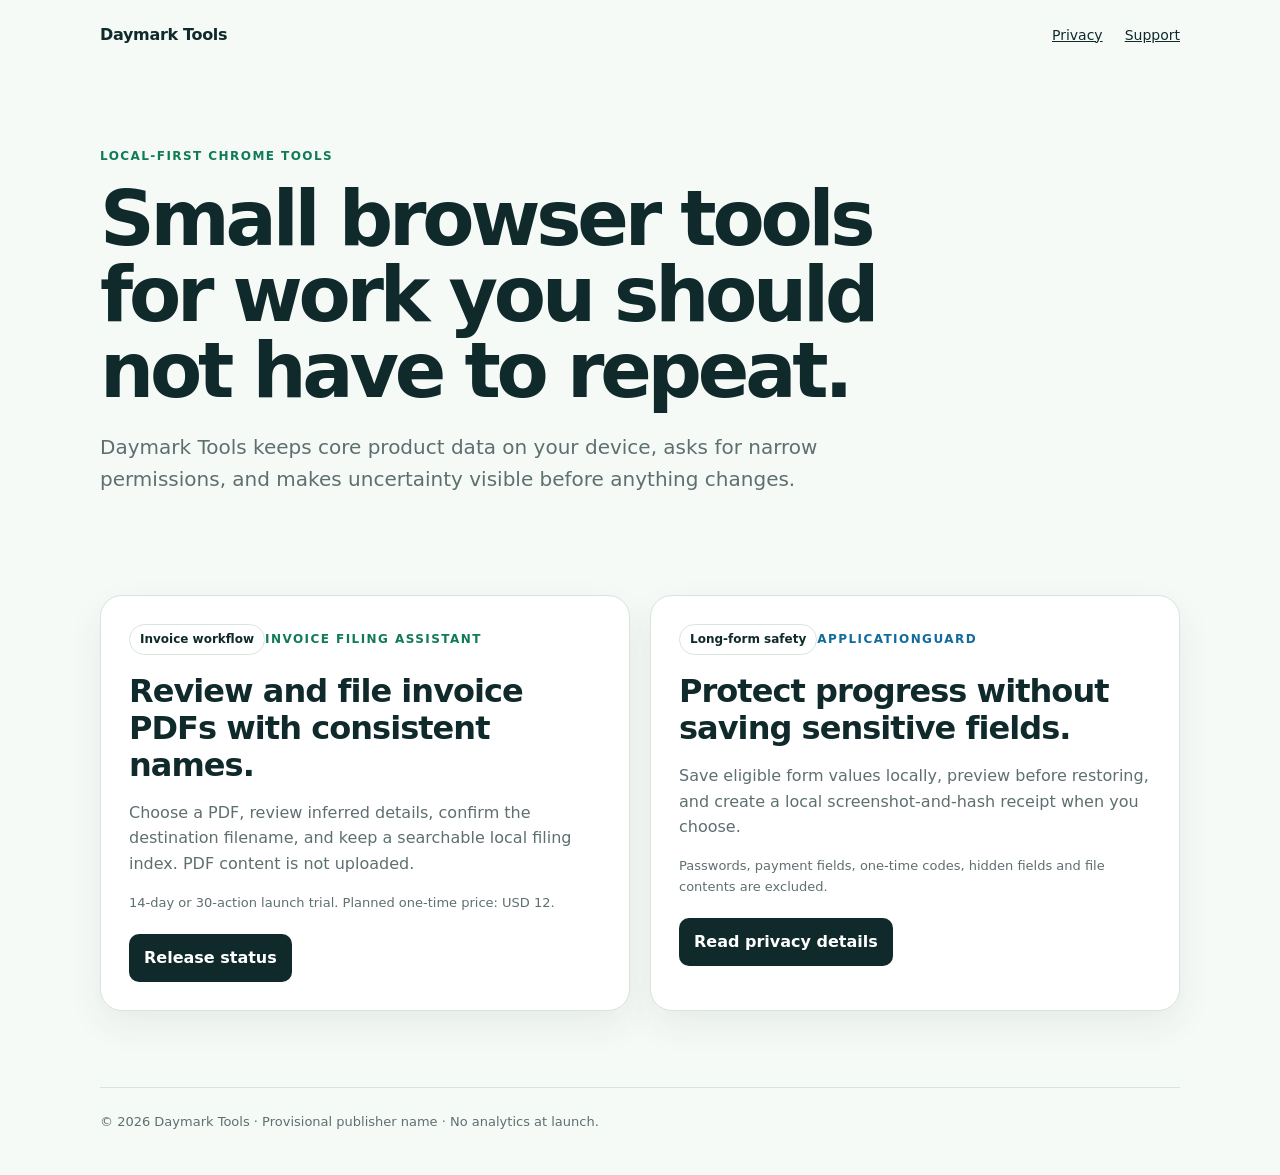
==== index.html @ d870410d "Publish Daymark Tools launch pages" ====
<!doctype html><html lang="en"><head><meta charset="utf-8"><meta name="viewport" content="width=device-width,initial-scale=1"><title>Daymark Tools — calm, local-first browser tools</title><meta name="description" content="Local-first Chrome extensions for filing invoice PDFs and protecting progress in long forms."><link rel="stylesheet" href="styles.css"></head><body><div class="wrap"><nav class="nav"><span class="brand">Daymark Tools</span><div class="links"><a href="privacy.html">Privacy</a><a href="support.html">Support</a></div></nav><main><section class="hero"><span class="eyebrow">Local-first Chrome tools</span><h1>Small browser tools for work you should not have to repeat.</h1><p>Daymark Tools keeps core product data on your device, asks for narrow permissions, and makes uncertainty visible before anything changes.</p></section><section class="grid"><article class="card"><span class="pill">Invoice workflow</span><span class="eyebrow">Invoice Filing Assistant</span><h2>Review and file invoice PDFs with consistent names.</h2><p>Choose a PDF, review inferred details, confirm the destination filename, and keep a searchable local filing index. PDF content is not uploaded.</p><p class="note">14-day or 30-action launch trial. Planned one-time price: USD 12.</p><a class="cta" href="support.html">Release status</a></article><article class="card blue"><span class="pill">Long-form safety</span><span class="eyebrow">ApplicationGuard</span><h2>Protect progress without saving sensitive fields.</h2><p>Save eligible form values locally, preview before restoring, and create a local screenshot-and-hash receipt when you choose.</p><p class="note">Passwords, payment fields, one-time codes, hidden fields and file contents are excluded.</p><a class="cta" href="privacy.html">Read privacy details</a></article></section></main><footer>© 2026 Daymark Tools · Provisional publisher name · No analytics at launch.</footer></div></body></html>
---- styles.css ----
:root{color-scheme:light;--ink:#102a2c;--muted:#5e6f70;--line:#d8e5de;--paper:#f6faf7;--green:#117a59;--blue:#126b9d;--card:#fff}*{box-sizing:border-box}body{margin:0;font:16px/1.6 Inter,ui-sans-serif,system-ui,-apple-system,"Segoe UI",sans-serif;color:var(--ink);background:var(--paper)}a{color:inherit}.wrap{width:min(1080px,calc(100% - 32px));margin:auto}.nav{display:flex;align-items:center;justify-content:space-between;padding:22px 0}.brand{font-weight:800;letter-spacing:-.02em}.links{display:flex;gap:22px;font-size:14px}.hero{padding:72px 0 50px}.eyebrow{font-size:12px;font-weight:800;letter-spacing:.12em;text-transform:uppercase;color:var(--green)}h1{font-size:clamp(42px,7vw,76px);line-height:1;letter-spacing:-.055em;max-width:850px;margin:14px 0 22px}h2{font-size:32px;line-height:1.15;letter-spacing:-.03em;margin:0 0 12px}p{color:var(--muted)}.hero p{font-size:20px;max-width:720px}.grid{display:grid;grid-template-columns:repeat(2,minmax(0,1fr));gap:20px;padding:30px 0 76px}.card{background:var(--card);border:1px solid var(--line);border-radius:22px;padding:28px;box-shadow:0 14px 35px rgba(27,57,45,.07)}.card.blue .eyebrow{color:var(--blue)}.pill{display:inline-flex;border:1px solid var(--line);border-radius:999px;padding:5px 10px;font-size:12px;font-weight:700;margin-bottom:18px}.cta{display:inline-flex;text-decoration:none;background:var(--ink);color:#fff;border-radius:10px;padding:11px 15px;font-weight:700;margin-top:8px}.note{font-size:13px}.content{max-width:780px;padding:42px 0 80px}.content h1{font-size:50px}.content h2{font-size:24px;margin-top:36px}.content li{margin:8px 0;color:var(--muted)}footer{border-top:1px solid var(--line);padding:24px 0 42px;font-size:13px;color:var(--muted)}@media(max-width:720px){.grid{grid-template-columns:1fr}.links{gap:12px}.hero{padding-top:42px}}
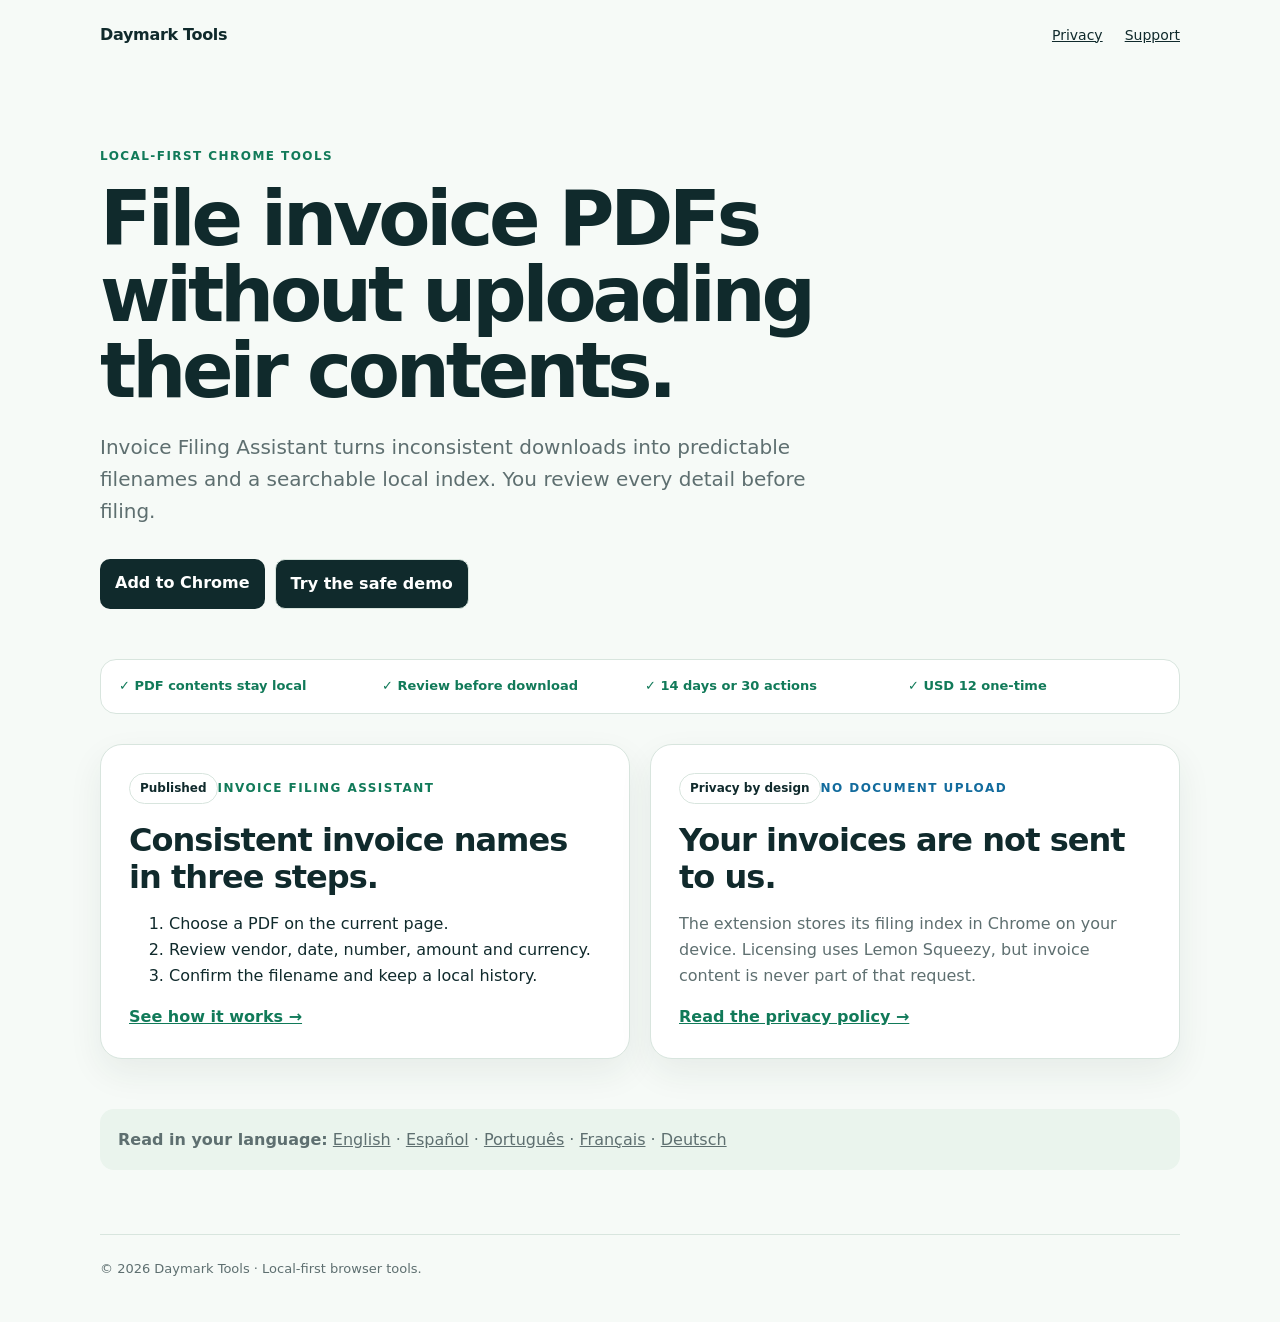
==== commit efef3c09: "Improve Invoice Filing organic onboarding and discovery" ====
--- a/index.html
+++ b/index.html
@@ -1 +1,10 @@
-<!doctype html><html lang="en"><head><meta charset="utf-8"><meta name="viewport" content="width=device-width,initial-scale=1"><title>Daymark Tools — calm, local-first browser tools</title><meta name="description" content="Local-first Chrome extensions for filing invoice PDFs and protecting progress in long forms."><link rel="stylesheet" href="styles.css"></head><body><div class="wrap"><nav class="nav"><span class="brand">Daymark Tools</span><div class="links"><a href="privacy.html">Privacy</a><a href="support.html">Support</a></div></nav><main><section class="hero"><span class="eyebrow">Local-first Chrome tools</span><h1>Small browser tools for work you should not have to repeat.</h1><p>Daymark Tools keeps core product data on your device, asks for narrow permissions, and makes uncertainty visible before anything changes.</p></section><section class="grid"><article class="card"><span class="pill">Invoice workflow</span><span class="eyebrow">Invoice Filing Assistant</span><h2>Review and file invoice PDFs with consistent names.</h2><p>Choose a PDF, review inferred details, confirm the destination filename, and keep a searchable local filing index. PDF content is not uploaded.</p><p class="note">14-day or 30-action launch trial. Planned one-time price: USD 12.</p><a class="cta" href="support.html">Release status</a></article><article class="card blue"><span class="pill">Long-form safety</span><span class="eyebrow">ApplicationGuard</span><h2>Protect progress without saving sensitive fields.</h2><p>Save eligible form values locally, preview before restoring, and create a local screenshot-and-hash receipt when you choose.</p><p class="note">Passwords, payment fields, one-time codes, hidden fields and file contents are excluded.</p><a class="cta" href="privacy.html">Read privacy details</a></article></section></main><footer>© 2026 Daymark Tools · Provisional publisher name · No analytics at launch.</footer></div></body></html>
+<!doctype html>
+<html lang="en">
+<head><meta charset="utf-8"><meta name="viewport" content="width=device-width,initial-scale=1"><title>Daymark Tools — local-first Chrome extensions</title><meta name="description" content="Review, rename and locally index invoice PDFs with Invoice Filing Assistant. Private by design and available on the Chrome Web Store."><link rel="stylesheet" href="styles.css"></head>
+<body><div class="wrap">
+<nav class="nav"><span class="brand">Daymark Tools</span><div class="links"><a href="privacy.html">Privacy</a><a href="support.html">Support</a></div></nav>
+<main><section class="hero"><span class="eyebrow">Local-first Chrome tools</span><h1>File invoice PDFs without uploading their contents.</h1><p>Invoice Filing Assistant turns inconsistent downloads into predictable filenames and a searchable local index. You review every detail before filing.</p><div class="hero-actions"><a class="cta" href="https://chromewebstore.google.com/detail/invoice-filing-assistant/ackjkoaicioibgobbalmjhedgngligfi?utm_source=daymark_site&amp;utm_medium=organic&amp;utm_campaign=homepage">Add to Chrome</a><a class="cta secondary-cta" href="invoice-test.html?utm_source=daymark_site&amp;utm_medium=organic&amp;utm_campaign=homepage_test">Try the safe demo</a></div></section>
+<section class="proof-strip" aria-label="Product facts"><span>✓ PDF contents stay local</span><span>✓ Review before download</span><span>✓ 14 days or 30 actions</span><span>✓ USD 12 one-time</span></section>
+<section class="grid"><article class="card"><span class="pill">Published</span><span class="eyebrow">Invoice Filing Assistant</span><h2>Consistent invoice names in three steps.</h2><ol><li>Choose a PDF on the current page.</li><li>Review vendor, date, number, amount and currency.</li><li>Confirm the filename and keep a local history.</li></ol><a class="text-link" href="invoice-filing.html">See how it works →</a></article><article class="card blue"><span class="pill">Privacy by design</span><span class="eyebrow">No document upload</span><h2>Your invoices are not sent to us.</h2><p>The extension stores its filing index in Chrome on your device. Licensing uses Lemon Squeezy, but invoice content is never part of that request.</p><a class="text-link" href="privacy.html">Read the privacy policy →</a></article></section>
+<section class="languages"><strong>Read in your language:</strong> <a href="invoice-filing.html">English</a> · <a href="invoice-filing-es.html">Español</a> · <a href="invoice-filing-pt-br.html">Português</a> · <a href="invoice-filing-fr.html">Français</a> · <a href="invoice-filing-de.html">Deutsch</a></section></main>
+<footer>© 2026 Daymark Tools · Local-first browser tools.</footer></div></body></html>
--- a/styles.css
+++ b/styles.css
@@ -1 +1 @@
-:root{color-scheme:light;--ink:#102a2c;--muted:#5e6f70;--line:#d8e5de;--paper:#f6faf7;--green:#117a59;--blue:#126b9d;--card:#fff}*{box-sizing:border-box}body{margin:0;font:16px/1.6 Inter,ui-sans-serif,system-ui,-apple-system,"Segoe UI",sans-serif;color:var(--ink);background:var(--paper)}a{color:inherit}.wrap{width:min(1080px,calc(100% - 32px));margin:auto}.nav{display:flex;align-items:center;justify-content:space-between;padding:22px 0}.brand{font-weight:800;letter-spacing:-.02em}.links{display:flex;gap:22px;font-size:14px}.hero{padding:72px 0 50px}.eyebrow{font-size:12px;font-weight:800;letter-spacing:.12em;text-transform:uppercase;color:var(--green)}h1{font-size:clamp(42px,7vw,76px);line-height:1;letter-spacing:-.055em;max-width:850px;margin:14px 0 22px}h2{font-size:32px;line-height:1.15;letter-spacing:-.03em;margin:0 0 12px}p{color:var(--muted)}.hero p{font-size:20px;max-width:720px}.grid{display:grid;grid-template-columns:repeat(2,minmax(0,1fr));gap:20px;padding:30px 0 76px}.card{background:var(--card);border:1px solid var(--line);border-radius:22px;padding:28px;box-shadow:0 14px 35px rgba(27,57,45,.07)}.card.blue .eyebrow{color:var(--blue)}.pill{display:inline-flex;border:1px solid var(--line);border-radius:999px;padding:5px 10px;font-size:12px;font-weight:700;margin-bottom:18px}.cta{display:inline-flex;text-decoration:none;background:var(--ink);color:#fff;border-radius:10px;padding:11px 15px;font-weight:700;margin-top:8px}.note{font-size:13px}.content{max-width:780px;padding:42px 0 80px}.content h1{font-size:50px}.content h2{font-size:24px;margin-top:36px}.content li{margin:8px 0;color:var(--muted)}footer{border-top:1px solid var(--line);padding:24px 0 42px;font-size:13px;color:var(--muted)}@media(max-width:720px){.grid{grid-template-columns:1fr}.links{gap:12px}.hero{padding-top:42px}}
+:root{color-scheme:light;--ink:#102a2c;--muted:#5e6f70;--line:#d8e5de;--paper:#f6faf7;--green:#117a59;--blue:#126b9d;--card:#fff}*{box-sizing:border-box}body{margin:0;font:16px/1.6 Inter,ui-sans-serif,system-ui,-apple-system,"Segoe UI",sans-serif;color:var(--ink);background:var(--paper)}a{color:inherit}.wrap{width:min(1080px,calc(100% - 32px));margin:auto}.nav{display:flex;align-items:center;justify-content:space-between;padding:22px 0}.brand{font-weight:800;letter-spacing:-.02em}.links{display:flex;gap:22px;font-size:14px}.hero{padding:72px 0 50px}.eyebrow{font-size:12px;font-weight:800;letter-spacing:.12em;text-transform:uppercase;color:var(--green)}h1{font-size:clamp(42px,7vw,76px);line-height:1;letter-spacing:-.055em;max-width:850px;margin:14px 0 22px}h2{font-size:32px;line-height:1.15;letter-spacing:-.03em;margin:0 0 12px}p{color:var(--muted)}.hero p{font-size:20px;max-width:720px}.hero-actions{display:flex;flex-wrap:wrap;gap:10px;margin-top:24px}.secondary-cta{color:var(--ink);background:#fff;border:1px solid var(--line)}.proof-strip{display:grid;grid-template-columns:repeat(4,1fr);gap:10px;padding:16px 18px;border:1px solid var(--line);border-radius:16px;background:#fff;color:var(--green);font-size:13px;font-weight:750}.grid{display:grid;grid-template-columns:repeat(2,minmax(0,1fr));gap:20px;padding:30px 0 50px}.card{background:var(--card);border:1px solid var(--line);border-radius:22px;padding:28px;box-shadow:0 14px 35px rgba(27,57,45,.07)}.card.blue .eyebrow{color:var(--blue)}.pill{display:inline-flex;border:1px solid var(--line);border-radius:999px;padding:5px 10px;font-size:12px;font-weight:700;margin-bottom:18px}.cta{display:inline-flex;text-decoration:none;background:var(--ink);color:#fff;border-radius:10px;padding:11px 15px;font-weight:700;margin-top:8px}.note{font-size:13px}.text-link{color:var(--green);font-weight:750}.languages{margin:0 0 64px;padding:18px;border-radius:14px;background:#eaf4ed;color:var(--muted)}.content{max-width:780px;padding:42px 0 80px}.content h1{font-size:50px}.content h2{font-size:24px;margin-top:36px}.content li{margin:8px 0;color:var(--muted)}footer{border-top:1px solid var(--line);padding:24px 0 42px;font-size:13px;color:var(--muted)}@media(max-width:720px){.grid,.proof-strip{grid-template-columns:1fr}.links{gap:12px}.hero{padding-top:42px}}
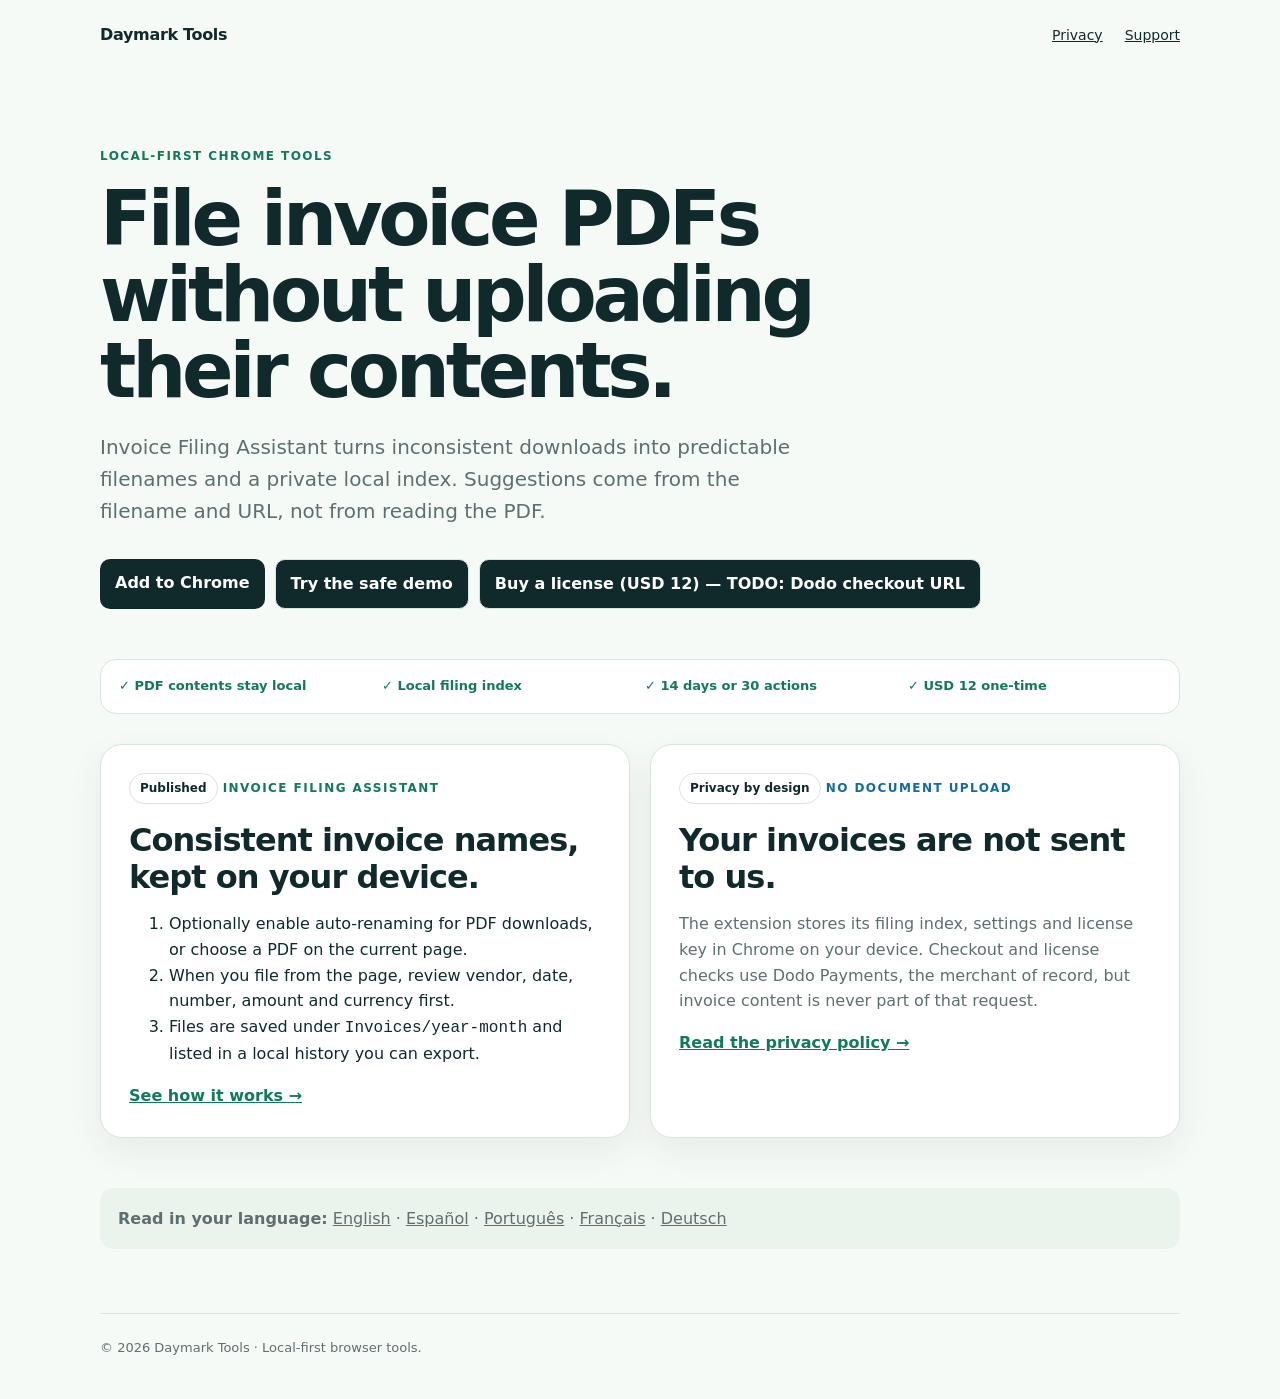
==== commit 41bfc3d7: "Update GitHub Pages for Dodo Payments and v0.4.0 Replace Lemon Squeezy with Dodo Payments as merchan" ====
--- a/index.html
+++ b/index.html
@@ -1,10 +1,59 @@
 <!doctype html>
 <html lang="en">
-<head><meta charset="utf-8"><meta name="viewport" content="width=device-width,initial-scale=1"><title>Daymark Tools — local-first Chrome extensions</title><meta name="description" content="Review, rename and locally index invoice PDFs with Invoice Filing Assistant. Private by design and available on the Chrome Web Store."><link rel="stylesheet" href="styles.css"></head>
-<body><div class="wrap">
-<nav class="nav"><span class="brand">Daymark Tools</span><div class="links"><a href="privacy.html">Privacy</a><a href="support.html">Support</a></div></nav>
-<main><section class="hero"><span class="eyebrow">Local-first Chrome tools</span><h1>File invoice PDFs without uploading their contents.</h1><p>Invoice Filing Assistant turns inconsistent downloads into predictable filenames and a searchable local index. You review every detail before filing.</p><div class="hero-actions"><a class="cta" href="https://chromewebstore.google.com/detail/invoice-filing-assistant/ackjkoaicioibgobbalmjhedgngligfi?utm_source=daymark_site&amp;utm_medium=organic&amp;utm_campaign=homepage">Add to Chrome</a><a class="cta secondary-cta" href="invoice-test.html?utm_source=daymark_site&amp;utm_medium=organic&amp;utm_campaign=homepage_test">Try the safe demo</a></div></section>
-<section class="proof-strip" aria-label="Product facts"><span>✓ PDF contents stay local</span><span>✓ Review before download</span><span>✓ 14 days or 30 actions</span><span>✓ USD 12 one-time</span></section>
-<section class="grid"><article class="card"><span class="pill">Published</span><span class="eyebrow">Invoice Filing Assistant</span><h2>Consistent invoice names in three steps.</h2><ol><li>Choose a PDF on the current page.</li><li>Review vendor, date, number, amount and currency.</li><li>Confirm the filename and keep a local history.</li></ol><a class="text-link" href="invoice-filing.html">See how it works →</a></article><article class="card blue"><span class="pill">Privacy by design</span><span class="eyebrow">No document upload</span><h2>Your invoices are not sent to us.</h2><p>The extension stores its filing index in Chrome on your device. Licensing uses Lemon Squeezy, but invoice content is never part of that request.</p><a class="text-link" href="privacy.html">Read the privacy policy →</a></article></section>
-<section class="languages"><strong>Read in your language:</strong> <a href="invoice-filing.html">English</a> · <a href="invoice-filing-es.html">Español</a> · <a href="invoice-filing-pt-br.html">Português</a> · <a href="invoice-filing-fr.html">Français</a> · <a href="invoice-filing-de.html">Deutsch</a></section></main>
-<footer>© 2026 Daymark Tools · Local-first browser tools.</footer></div></body></html>
+<head>
+  <meta charset="utf-8">
+  <meta name="viewport" content="width=device-width,initial-scale=1">
+  <title>Daymark Tools — local-first Chrome extensions</title>
+  <meta name="description" content="Rename and locally index invoice PDFs with Invoice Filing Assistant. Private by design and available on the Chrome Web Store.">
+  <link rel="stylesheet" href="styles.css">
+</head>
+<body>
+  <div class="wrap">
+    <nav class="nav">
+      <span class="brand">Daymark Tools</span>
+      <div class="links"><a href="privacy.html">Privacy</a><a href="support.html">Support</a></div>
+    </nav>
+    <main>
+      <section class="hero">
+        <span class="eyebrow">Local-first Chrome tools</span>
+        <h1>File invoice PDFs without uploading their contents.</h1>
+        <p>Invoice Filing Assistant turns inconsistent downloads into predictable filenames and a private local index. Suggestions come from the filename and URL, not from reading the PDF.</p>
+        <div class="hero-actions">
+          <a class="cta" href="https://chromewebstore.google.com/detail/invoice-filing-assistant/ackjkoaicioibgobbalmjhedgngligfi?utm_source=daymark_site&amp;utm_medium=organic&amp;utm_campaign=homepage">Add to Chrome</a>
+          <a class="cta secondary-cta" href="invoice-test.html?utm_source=daymark_site&amp;utm_medium=organic&amp;utm_campaign=homepage_test">Try the safe demo</a>
+          <!-- TODO: replace href with the Dodo Payments checkout URL once the product exists (DODO_CHECKOUT_URL). Do not point this at a live checkout until that URL is set. -->
+          <a class="cta secondary-cta" href="#todo-dodo-checkout" aria-disabled="true">Buy a license (USD 12) — TODO: Dodo checkout URL</a>
+        </div>
+      </section>
+      <section class="proof-strip" aria-label="Product facts">
+        <span>✓ PDF contents stay local</span>
+        <span>✓ Local filing index</span>
+        <span>✓ 14 days or 30 actions</span>
+        <span>✓ USD 12 one-time</span>
+      </section>
+      <section class="grid">
+        <article class="card">
+          <span class="pill">Published</span>
+          <span class="eyebrow">Invoice Filing Assistant</span>
+          <h2>Consistent invoice names, kept on your device.</h2>
+          <ol>
+            <li>Optionally enable auto-renaming for PDF downloads, or choose a PDF on the current page.</li>
+            <li>When you file from the page, review vendor, date, number, amount and currency first.</li>
+            <li>Files are saved under <code>Invoices/year-month</code> and listed in a local history you can export.</li>
+          </ol>
+          <a class="text-link" href="invoice-filing.html">See how it works →</a>
+        </article>
+        <article class="card blue">
+          <span class="pill">Privacy by design</span>
+          <span class="eyebrow">No document upload</span>
+          <h2>Your invoices are not sent to us.</h2>
+          <p>The extension stores its filing index, settings and license key in Chrome on your device. Checkout and license checks use Dodo Payments, the merchant of record, but invoice content is never part of that request.</p>
+          <a class="text-link" href="privacy.html">Read the privacy policy →</a>
+        </article>
+      </section>
+      <section class="languages"><strong>Read in your language:</strong> <a href="invoice-filing.html">English</a> · <a href="invoice-filing-es.html">Español</a> · <a href="invoice-filing-pt-br.html">Português</a> · <a href="invoice-filing-fr.html">Français</a> · <a href="invoice-filing-de.html">Deutsch</a></section>
+    </main>
+    <footer>© 2026 Daymark Tools · Local-first browser tools.</footer>
+  </div>
+</body>
+</html>
